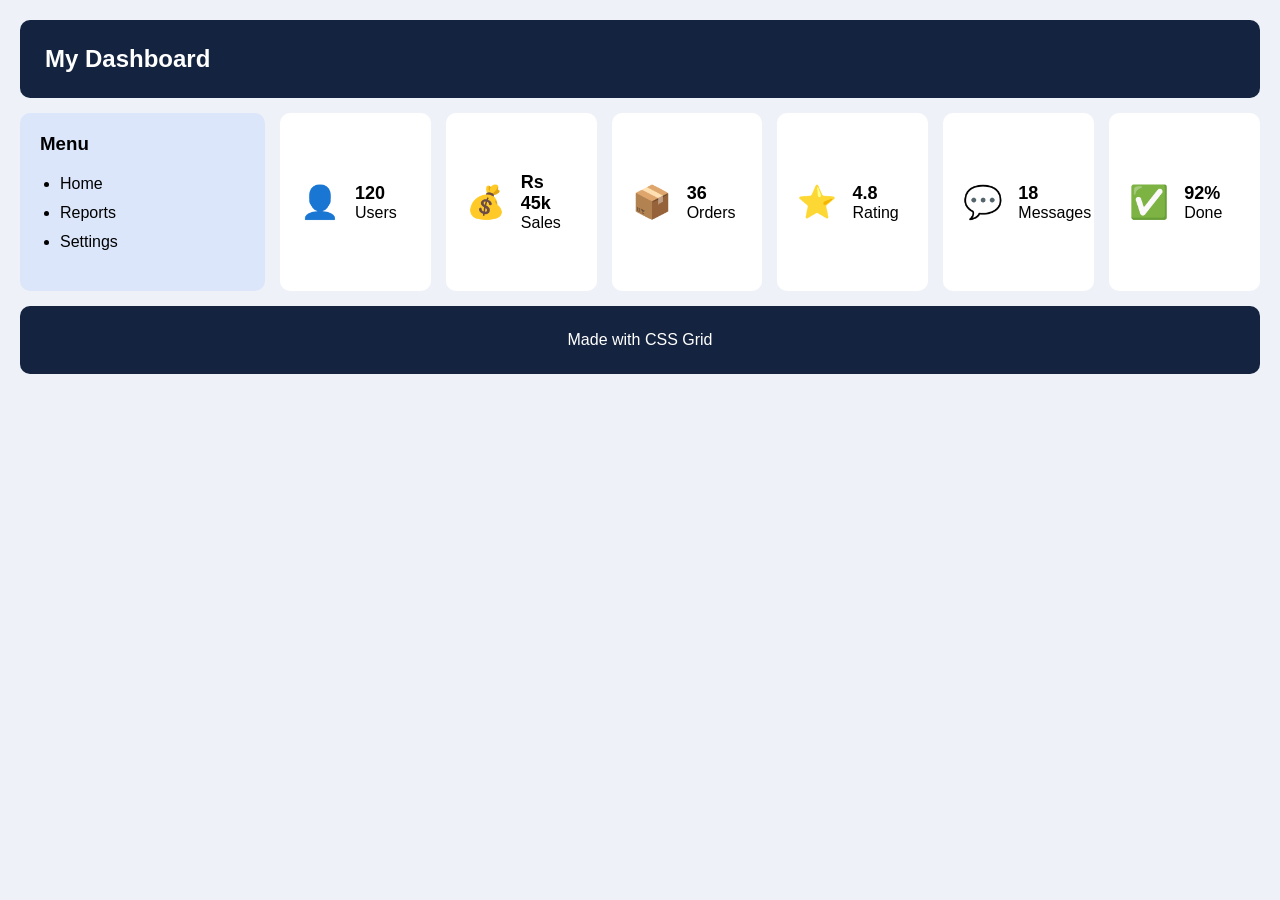
==== index.html @ 5d799a94 "week8" ====
<!DOCTYPE html>
<html lang="en">
<head>
    <meta charset="UTF-8">
    <meta name="viewport" content="width=device-width, initial-scale=1.0">
    <title>CSS Grid Dashboard </title>
    <link rel="stylesheet" href="style.css">
</head>
<body>

    

    <div class="dashboard">

        <header class="head">
            <h2>My Dashboard</h2>
        </header>

        <aside class="side">
            <h3>Menu</h3>
            <ul>
                <li>Home</li>
                <li>Reports</li>
                <li>Settings</li>
            </ul>
        </aside>

        
           <main class="main">

    <div class="box">
        <span class="icon">👤</span>
        <div>
            <h3>120</h3>
            <p>Users</p>
        </div>
    </div>

    <div class="box">
        <span class="icon">💰</span>
        <div>
            <h3>Rs 45k</h3>
            <p>Sales</p>
        </div>
    </div>

    <div class="box">
        <span class="icon">📦</span>
        <div>
            <h3>36</h3>
            <p>Orders</p>
        </div>
    </div>

    <div class="box">
        <span class="icon">⭐</span>
        <div>
            <h3>4.8</h3>
            <p>Rating</p>
        </div>
    </div>

    <div class="box">
        <span class="icon">💬</span>
        <div>
            <h3>18</h3>
            <p>Messages</p>
        </div>
    </div>

    <div class="box">
        <span class="icon">✅</span>
        <div>
            <h3>92%</h3>
            <p>Done</p>
        </div>
    </div>

</main>
        

        <footer class="foot">
            Made with CSS Grid
        </footer>

    </div>

</body>
</html>
---- style.css ----
* {
    margin: 0;
    padding: 0;
    box-sizing: border-box;
}

body {
    font-family: Arial, sans-serif;
    background: #eef2f8;
    padding: 20px;
}

.dashboard {
    display: grid;
    grid-template-columns: 1fr 4fr;
    grid-template-areas:
        "head head"
        "side main"
        "foot foot";
    gap: 15px;
}

.head {
    grid-area: head;
    background: #14233f;
    color: white;
    padding: 25px;
    border-radius: 10px;
}

.side {
    grid-area: side;
    background: #dce6fa;
    padding: 20px;
    border-radius: 10px;
}

.side ul {
    padding: 15px 20px;
    line-height: 1.8;
}

.main {
    grid-area: main;
    display: grid;
    grid-template-columns: repeat(auto-fit, minmax(150px, 1fr));
    gap: 15px;
}

.foot {
    grid-area: foot;
    background: #14233f;
    color: white;
    text-align: center;
    padding: 25px;
    border-radius: 10px;
}
.box {
    background: white;
    padding: 20px;
    border-radius: 10px;

    display: flex;
    align-items: center;
    gap: 15px;
}

.icon {
    font-size: 32px;
}

.box h3 {
    font-size: 18px;
}

.box p {
    font-size: 16px;
}
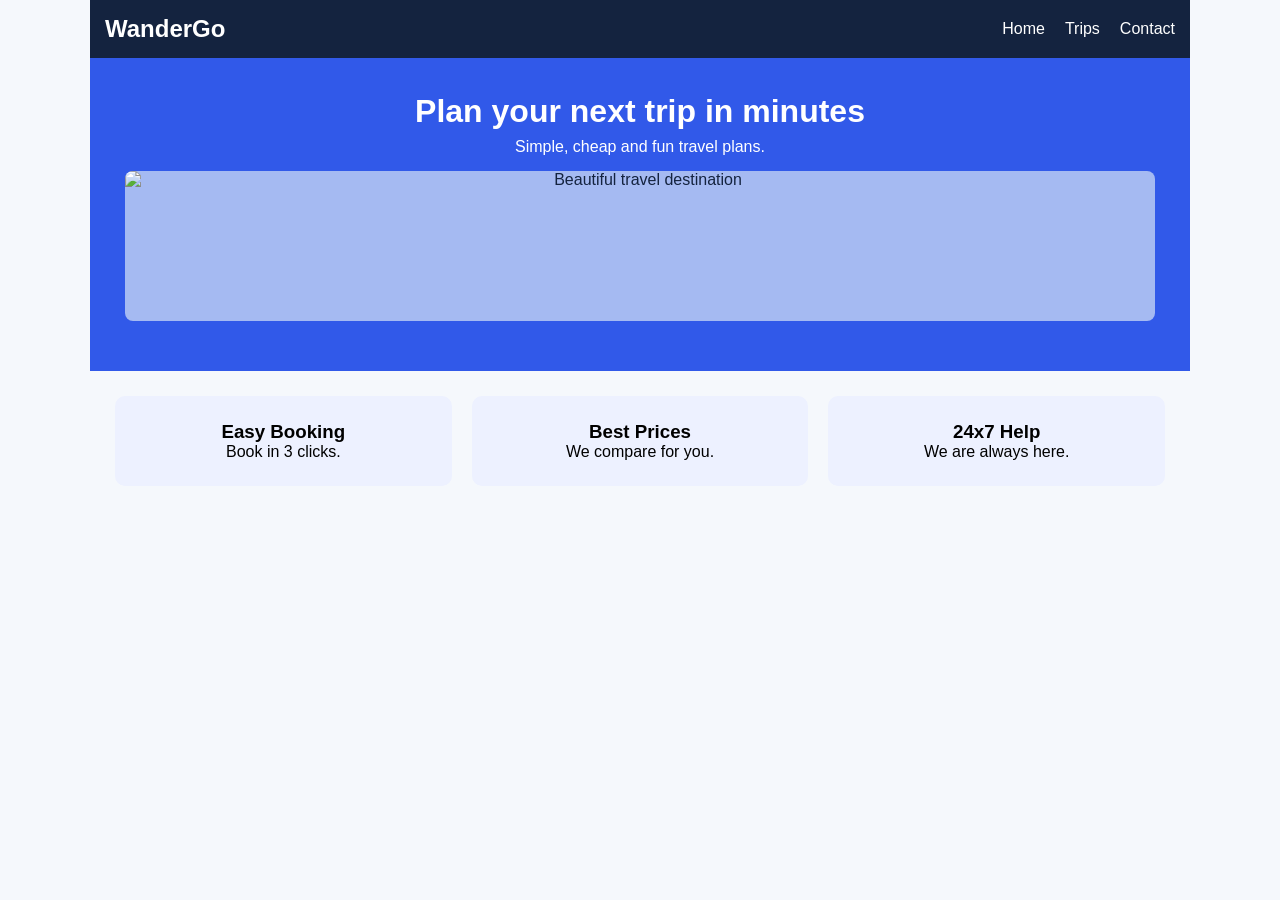
==== commit 0e7f3383: "week9" ====
--- a/index.html
+++ b/index.html
@@ -3,88 +3,46 @@
 <head>
     <meta charset="UTF-8">
     <meta name="viewport" content="width=device-width, initial-scale=1.0">
-    <title>CSS Grid Dashboard </title>
+    <title>WanderGo</title>
     <link rel="stylesheet" href="style.css">
 </head>
 <body>
 
-    
+   <nav class="navbar">
+    <h2>WanderGo</h2>
 
-    <div class="dashboard">
+    <div class="nav-links">
+        <a href="#">Home</a>
+        <a href="#">Trips</a>
+        <a href="#">Contact</a>
+    </div>
+</nav>
 
-        <header class="head">
-            <h2>My Dashboard</h2>
-        </header>
+<section class="hero">
+    <h1>Plan your next trip in minutes</h1>
+    <p>Simple, cheap and fun travel plans.</p>
 
-        <aside class="side">
-            <h3>Menu</h3>
-            <ul>
-                <li>Home</li>
-                <li>Reports</li>
-                <li>Settings</li>
-            </ul>
-        </aside>
+    <div class="hero-image">
+        <img src="img/hero.jpg" alt="Beautiful travel destination">
+    </div>
+</section>
 
-        
-           <main class="main">
-
-    <div class="box">
-        <span class="icon">👤</span>
-        <div>
-            <h3>120</h3>
-            <p>Users</p>
-        </div>
+<section class="features">
+    <div class="card">
+        <h3>Easy Booking</h3>
+        <p>Book in 3 clicks.</p>
     </div>
 
-    <div class="box">
-        <span class="icon">💰</span>
-        <div>
-            <h3>Rs 45k</h3>
-            <p>Sales</p>
-        </div>
+    <div class="card">
+        <h3>Best Prices</h3>
+        <p>We compare for you.</p>
     </div>
 
-    <div class="box">
-        <span class="icon">📦</span>
-        <div>
-            <h3>36</h3>
-            <p>Orders</p>
-        </div>
+    <div class="card">
+        <h3>24x7 Help</h3>
+        <p>We are always here.</p>
     </div>
-
-    <div class="box">
-        <span class="icon">⭐</span>
-        <div>
-            <h3>4.8</h3>
-            <p>Rating</p>
-        </div>
-    </div>
-
-    <div class="box">
-        <span class="icon">💬</span>
-        <div>
-            <h3>18</h3>
-            <p>Messages</p>
-        </div>
-    </div>
-
-    <div class="box">
-        <span class="icon">✅</span>
-        <div>
-            <h3>92%</h3>
-            <p>Done</p>
-        </div>
-    </div>
-
-</main>
-        
-
-        <footer class="foot">
-            Made with CSS Grid
-        </footer>
-
-    </div>
-
+</section>
 </body>
 </html>
 
--- a/style.css
+++ b/style.css
@@ -6,73 +6,168 @@
 
 body {
     font-family: Arial, sans-serif;
-    background: #eef2f8;
-    padding: 20px;
+    background: #f5f8fc;
 }
 
-.dashboard {
-    display: grid;
-    grid-template-columns: 1fr 4fr;
-    grid-template-areas:
-        "head head"
-        "side main"
-        "foot foot";
-    gap: 15px;
+/* Mobile first */
+
+.navbar {
+    background: #14233f;
+    color: white;
+    padding: 15px;
+    text-align: center;
 }
 
-.head {
-    grid-area: head;
-    background: #14233f;
+.nav-links {
+    display: flex;
+    justify-content: center;
+    gap: 15px;
+    margin-top: 8px;
+}
+
+.nav-links a {
     color: white;
+    text-decoration: none;
+}
+
+.hero {
+    background: #3159e9;
+    color: white;
+    text-align: center;
+    padding: 25px 10px;
+}
+
+.hero h1 {
+    font-size: 24px;
+}
+
+.hero p {
+    margin: 8px 0;
+}
+
+.hero-image {
+    background: #a5baf2;
+    color: #14233f;
+    height: 150px;
+    display: flex;
+    justify-content: center;
+    align-items: center;
+    border-radius: 8px;
+    margin: 15px 5px;
+}
+
+.features {
+    padding: 15px;
+}
+
+.card {
+    background: #edf1ff;
+    text-align: center;
+    padding: 18px;
+    margin-bottom: 12px;
+    border-radius: 8px;
+}
+
+/* Tablet - 768px */
+
+@media (min-width: 768px) {
+    .navbar {
+        display: flex;
+        justify-content: space-between;
+        align-items: center;
+    }
+
+    .nav-links {
+        margin-top: 0;
+    }
+
+    .hero-image {
+        width: 70%;
+        margin: 20px auto;
+    }
+
+    .features {
+        display: flex;
+        gap: 15px;
+    }
+
+    .card {
+        flex: 1;
+    }
+}
+
+/* Laptop - 1024px */
+
+@media (min-width: 1024px) {
+    body {
+        max-width: 1100px;
+        margin: auto;
+    }
+
+    .hero {
+        padding: 35px;
+    }
+
+    .hero h1 {
+        font-size: 32px;
+    }
+
+    .hero-image {
+        width: 55%;
+        height: 200px;
+    }
+
+    .features {
+        padding: 25px;
+    }
+}
+.hero-image {
+    width: 100%;
+    max-width: 100%;
+    height: 150px;
+    margin: 15px auto;
+    overflow: hidden;
+    border-radius: 8px;
+}
+
+.hero-image img {
+    width: 100%;
+    max-width: 100%;
+    height: 100%;
+    object-fit: cover;
+    display: block;
+}
+/* Navbar using Flexbox */
+.navbar {
+    display: flex;
+    justify-content: space-between;
+    align-items: center;
+}
+
+.nav-links {
+    display: flex;
+    gap: 20px;
+}
+
+/* Page sections using Grid */
+.features {
+    display: grid;
+    grid-template-columns: repeat(auto-fit, minmax(200px, 1fr));
+    gap: 20px;
+    padding: 25px;
+}
+
+.card {
+    background: #edf1ff;
     padding: 25px;
     border-radius: 10px;
 }
 
-.side {
-    grid-area: side;
-    background: #dce6fa;
-    padding: 20px;
-    border-radius: 10px;
+/* Responsive image */
+.hero-image img {
+    width: 100%;
+    max-width: 100%;
+    height: 100%;
+    object-fit: cover;
 }
 
-.side ul {
-    padding: 15px 20px;
-    line-height: 1.8;
-}
-
-.main {
-    grid-area: main;
-    display: grid;
-    grid-template-columns: repeat(auto-fit, minmax(150px, 1fr));
-    gap: 15px;
-}
-
-.foot {
-    grid-area: foot;
-    background: #14233f;
-    color: white;
-    text-align: center;
-    padding: 25px;
-    border-radius: 10px;
-}
-.box {
-    background: white;
-    padding: 20px;
-    border-radius: 10px;
-
-    display: flex;
-    align-items: center;
-    gap: 15px;
-}
-
-.icon {
-    font-size: 32px;
-}
-
-.box h3 {
-    font-size: 18px;
-}
-
-.box p {
-    font-size: 16px;
-}
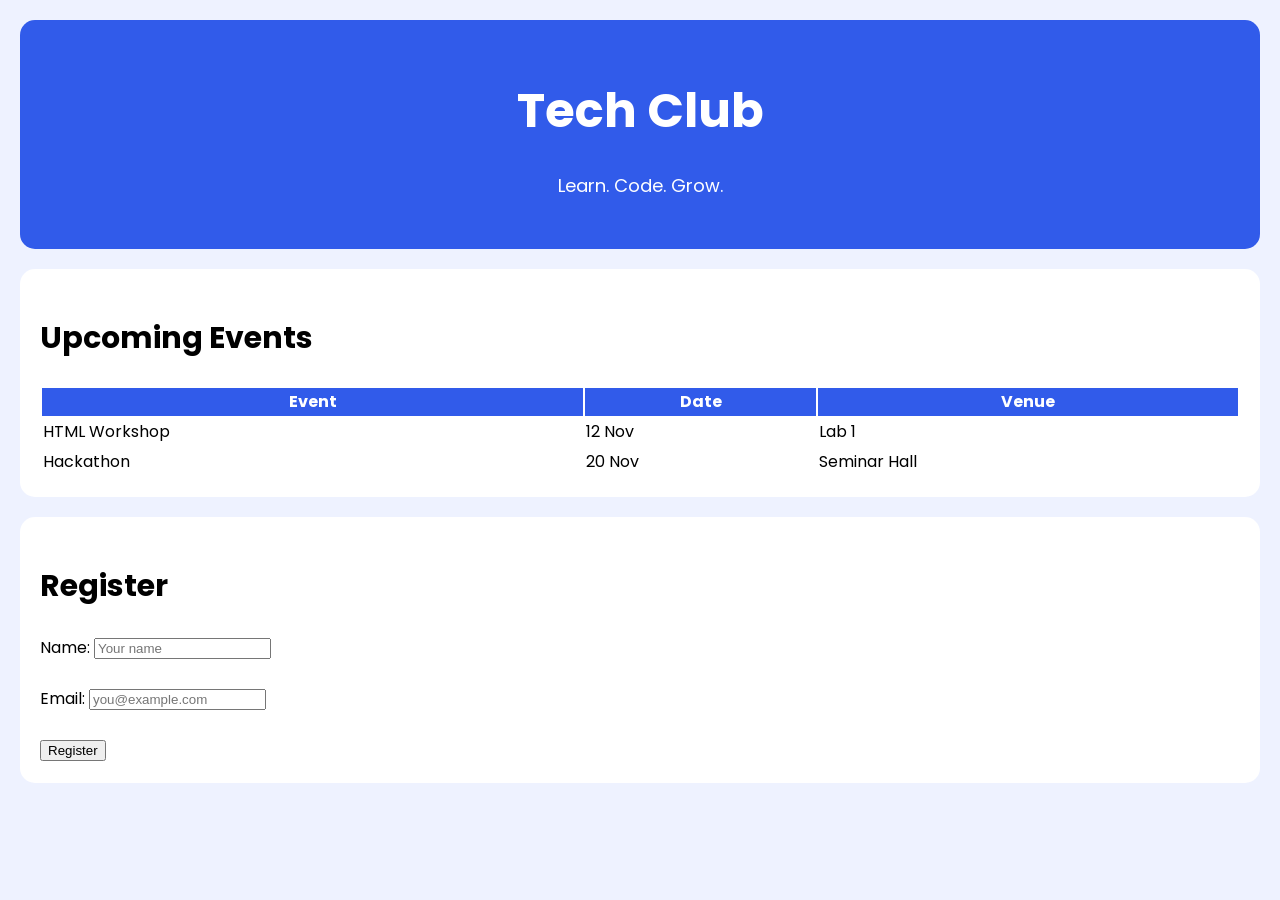
==== commit 24641016: "week5" ====
--- a/index.html
+++ b/index.html
@@ -1,48 +1,127 @@
+
 <!DOCTYPE html>
 <html lang="en">
 <head>
     <meta charset="UTF-8">
     <meta name="viewport" content="width=device-width, initial-scale=1.0">
-    <title>WanderGo</title>
-    <link rel="stylesheet" href="style.css">
+    <title>Tech Club</title>
+<link href="https://fonts.googleapis.com/css2?family=Poppins:wght@400;600;700&display=swap" rel="stylesheet">
+    <style>
+        * {
+    box-sizing: border-box;
+}
+
+h1 {
+    font-size: 48px;
+}
+
+.card {
+    background-color: white;
+    padding: 20px;
+    margin-top: 20px;
+    border-radius: 15px;
+}
+
+#hero {
+    background-color: #315bea;
+    color: white;
+    text-align: center;
+    padding: 30px;
+    border-radius: 15px;
+}
+        body {
+            background-color: #eef2ff;
+            font-family: Georgia, serif;
+            margin: 20px;
+        }
+
+        #hero {
+            background-color: #315bea;
+            color: white;
+            text-align: center;
+            padding: 30px;
+            border-radius: 15px;
+        }
+
+        .card {
+            background-color: white;
+            padding: 20px;
+            margin-top: 20px;
+            border-radius: 15px;
+        }
+        body {
+    font-family: 'Poppins', sans-serif;
+    background-color: #eef2ff;
+    margin: 20px;
+    line-height: 1.6;
+}
+
+h1 {
+    font-size: 48px;
+    line-height: 1.2;
+}
+
+h2 {
+    font-size: 30px;
+}
+
+p {
+    font-size: 18px;
+}
+
+#hero {
+    background-color: #315bea;
+    color: white;
+    text-align: center;
+    padding: 30px;
+    border-radius: 15px;
+}
+    </style>
 </head>
 <body>
 
-   <nav class="navbar">
-    <h2>WanderGo</h2>
+    <header id="hero">
+        <h1>Tech Club</h1>
+        <p>Learn. Code. Grow.</p>
+    </header>
 
-    <div class="nav-links">
-        <a href="#">Home</a>
-        <a href="#">Trips</a>
-        <a href="#">Contact</a>
-    </div>
-</nav>
+    <section class="card">
+        <h2>Upcoming Events</h2>
+        <table width="100%">
+            <tr style="background-color:#315bea; color:white;">
+                <th>Event</th>
+                <th>Date</th>
+                <th>Venue</th>
+            </tr>
+            <tr>
+                <td>HTML Workshop</td>
+                <td>12 Nov</td>
+                <td>Lab 1</td>
+            </tr>
+            <tr>
+                <td>Hackathon</td>
+                <td>20 Nov</td>
+                <td>Seminar Hall</td>
+            </tr>
+        </table>
+        
+    </section>
 
-<section class="hero">
-    <h1>Plan your next trip in minutes</h1>
-    <p>Simple, cheap and fun travel plans.</p>
+    <section class="card">
+        <h2>Register</h2>
+        <form>
+            <label for="name">Name:</label>
+            <input type="text" id="name" placeholder="Your name">
+            <br><br>
 
-    <div class="hero-image">
-        <img src="img/hero.jpg" alt="Beautiful travel destination">
-    </div>
-</section>
+            <label for="email">Email:</label>
+            <input type="email" id="email" placeholder="you@example.com">
+            <br><br>
 
-<section class="features">
-    <div class="card">
-        <h3>Easy Booking</h3>
-        <p>Book in 3 clicks.</p>
-    </div>
+            <button type="submit">Register</button>
+        </form>
+    </section>
 
-    <div class="card">
-        <h3>Best Prices</h3>
-        <p>We compare for you.</p>
-    </div>
 
-    <div class="card">
-        <h3>24x7 Help</h3>
-        <p>We are always here.</p>
-    </div>
-</section>
 </body>
 </html>
-
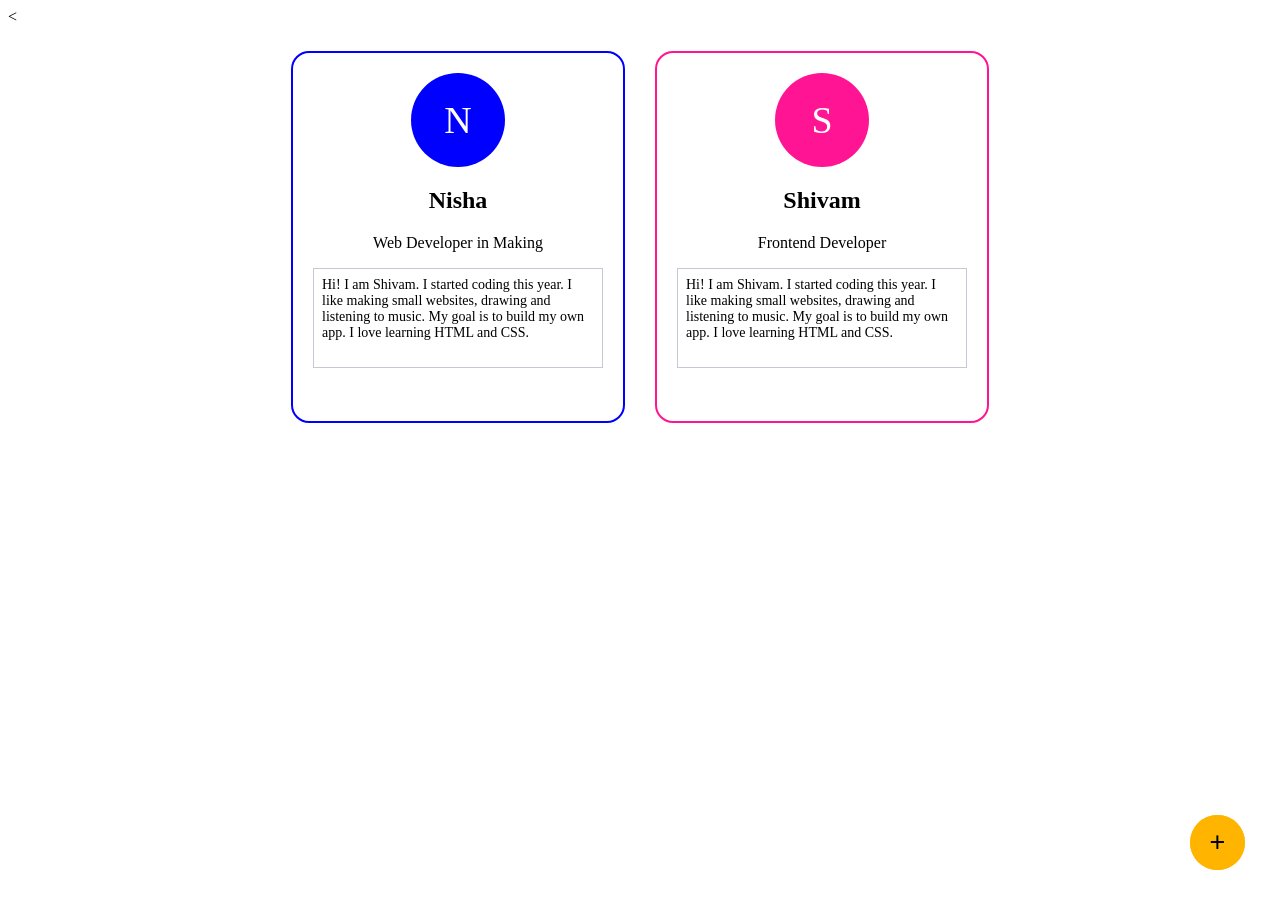
==== commit b5c2d44a: "week7" ====
--- a/index.html
+++ b/index.html
@@ -1,127 +1,50 @@
-
-<!DOCTYPE html>
-<html lang="en">
+<<!DOCTYPE html>
+<html>
 <head>
-    <meta charset="UTF-8">
-    <meta name="viewport" content="width=device-width, initial-scale=1.0">
-    <title>Tech Club</title>
-<link href="https://fonts.googleapis.com/css2?family=Poppins:wght@400;600;700&display=swap" rel="stylesheet">
-    <style>
-        * {
-    box-sizing: border-box;
-}
-
-h1 {
-    font-size: 48px;
-}
-
-.card {
-    background-color: white;
-    padding: 20px;
-    margin-top: 20px;
-    border-radius: 15px;
-}
-
-#hero {
-    background-color: #315bea;
-    color: white;
-    text-align: center;
-    padding: 30px;
-    border-radius: 15px;
-}
-        body {
-            background-color: #eef2ff;
-            font-family: Georgia, serif;
-            margin: 20px;
-        }
-
-        #hero {
-            background-color: #315bea;
-            color: white;
-            text-align: center;
-            padding: 30px;
-            border-radius: 15px;
-        }
-
-        .card {
-            background-color: white;
-            padding: 20px;
-            margin-top: 20px;
-            border-radius: 15px;
-        }
-        body {
-    font-family: 'Poppins', sans-serif;
-    background-color: #eef2ff;
-    margin: 20px;
-    line-height: 1.6;
-}
-
-h1 {
-    font-size: 48px;
-    line-height: 1.2;
-}
-
-h2 {
-    font-size: 30px;
-}
-
-p {
-    font-size: 18px;
-}
-
-#hero {
-    background-color: #315bea;
-    color: white;
-    text-align: center;
-    padding: 30px;
-    border-radius: 15px;
-}
-    </style>
+    <title>My Profile Page</title>
+    <link rel="stylesheet" href="style.css">
+    <link rel="stylesheet" href="style.css">
 </head>
 <body>
 
-    <header id="hero">
-        <h1>Tech Club</h1>
-        <p>Learn. Code. Grow.</p>
-    </header>
+<main class="profile-container">
 
-    <section class="card">
-        <h2>Upcoming Events</h2>
-        <table width="100%">
-            <tr style="background-color:#315bea; color:white;">
-                <th>Event</th>
-                <th>Date</th>
-                <th>Venue</th>
-            </tr>
-            <tr>
-                <td>HTML Workshop</td>
-                <td>12 Nov</td>
-                <td>Lab 1</td>
-            </tr>
-            <tr>
-                <td>Hackathon</td>
-                <td>20 Nov</td>
-                <td>Seminar Hall</td>
-            </tr>
-        </table>
-        
-    </section>
+    <!-- Blue Card -->
+    <div class="profile-card blue-card">
 
-    <section class="card">
-        <h2>Register</h2>
-        <form>
-            <label for="name">Name:</label>
-            <input type="text" id="name" placeholder="Your name">
-            <br><br>
+        <div class="avatar blue-avatar">N</div>
 
-            <label for="email">Email:</label>
-            <input type="email" id="email" placeholder="you@example.com">
-            <br><br>
+        <h2>Nisha</h2>
 
-            <button type="submit">Register</button>
-        </form>
-    </section>
+        <p>Web Developer in Making</p>
+<div class="bio">
+    Hi! I am Shivam. I started coding this year.
+    I like making small websites, drawing and
+    listening to music. My goal is to build my
+    own app. I love learning HTML and CSS.
+</div>
+<button class="add-btn">+</button>
+    </div>
+
+    <!-- Pink Card -->
+    <div class="profile-card pink-card">
+
+        <div class="avatar pink-avatar">S</div>
+
+        <h2>Shivam</h2>
+
+        <p>Frontend Developer</p>
+        <div class="bio">
+    Hi! I am Shivam. I started coding this year.
+    I like making small websites, drawing and
+    listening to music. My goal is to build my
+    own app. I love learning HTML and CSS.
+</div>
+<button class="add-btn">+</button>
+    </div>
 
 
+</main>
+
 </body>
-</html>
+</html>
--- a/style.css
+++ b/style.css
@@ -0,0 +1,91 @@
+/* Profile Container */
+
+.profile-container {
+    display: flex;
+    justify-content: center;
+    gap: 30px;
+    padding: 25px;
+}
+
+/* Profile Card */
+
+.profile-card {
+    width: 290px;
+    height: 328px;
+    background: white;
+    border: 2px solid;
+    border-radius: 18px;
+    padding: 20px;
+    text-align: center;
+}
+
+/* Avatar */
+
+.avatar {
+    width: 94px;
+    height: 94px;
+    border-radius: 50%;
+    color: white;
+    font-size: 38px;
+
+    display: flex;
+    justify-content: center;
+    align-items: center;
+
+    margin: 0 auto 20px;
+}
+
+/* Blue Version */
+
+.blue-card {
+    border-color: blue;
+}
+
+.blue-avatar {
+    background: blue;
+}
+
+/* Pink Version */
+
+.pink-card {
+    border-color: deeppink;
+}
+
+.pink-avatar {
+    background: deeppink;
+}
+.bio {
+    height: 82px;
+    border: 1px solid #c8c8d5;
+    padding: 8px;
+    text-align: left;
+    font-size: 14px;
+    overflow: auto;
+}
+header {
+    position: sticky;
+    top: 0;
+    z-index: 5;
+
+    background: #11213d;
+    color: white;
+    text-align: center;
+    padding: 15px;
+}
+.add-btn {
+    position: fixed;
+    right: 35px;
+    bottom: 30px;
+
+    width: 55px;
+    height: 55px;
+
+    border: none;
+    border-radius: 50%;
+
+    background: #ffb400;
+    font-size: 27px;
+
+    cursor: pointer;
+    z-index: 10;
+}
--- a/style.css
+++ b/style.css
@@ -0,0 +1,91 @@
+/* Profile Container */
+
+.profile-container {
+    display: flex;
+    justify-content: center;
+    gap: 30px;
+    padding: 25px;
+}
+
+/* Profile Card */
+
+.profile-card {
+    width: 290px;
+    height: 328px;
+    background: white;
+    border: 2px solid;
+    border-radius: 18px;
+    padding: 20px;
+    text-align: center;
+}
+
+/* Avatar */
+
+.avatar {
+    width: 94px;
+    height: 94px;
+    border-radius: 50%;
+    color: white;
+    font-size: 38px;
+
+    display: flex;
+    justify-content: center;
+    align-items: center;
+
+    margin: 0 auto 20px;
+}
+
+/* Blue Version */
+
+.blue-card {
+    border-color: blue;
+}
+
+.blue-avatar {
+    background: blue;
+}
+
+/* Pink Version */
+
+.pink-card {
+    border-color: deeppink;
+}
+
+.pink-avatar {
+    background: deeppink;
+}
+.bio {
+    height: 82px;
+    border: 1px solid #c8c8d5;
+    padding: 8px;
+    text-align: left;
+    font-size: 14px;
+    overflow: auto;
+}
+header {
+    position: sticky;
+    top: 0;
+    z-index: 5;
+
+    background: #11213d;
+    color: white;
+    text-align: center;
+    padding: 15px;
+}
+.add-btn {
+    position: fixed;
+    right: 35px;
+    bottom: 30px;
+
+    width: 55px;
+    height: 55px;
+
+    border: none;
+    border-radius: 50%;
+
+    background: #ffb400;
+    font-size: 27px;
+
+    cursor: pointer;
+    z-index: 10;
+}
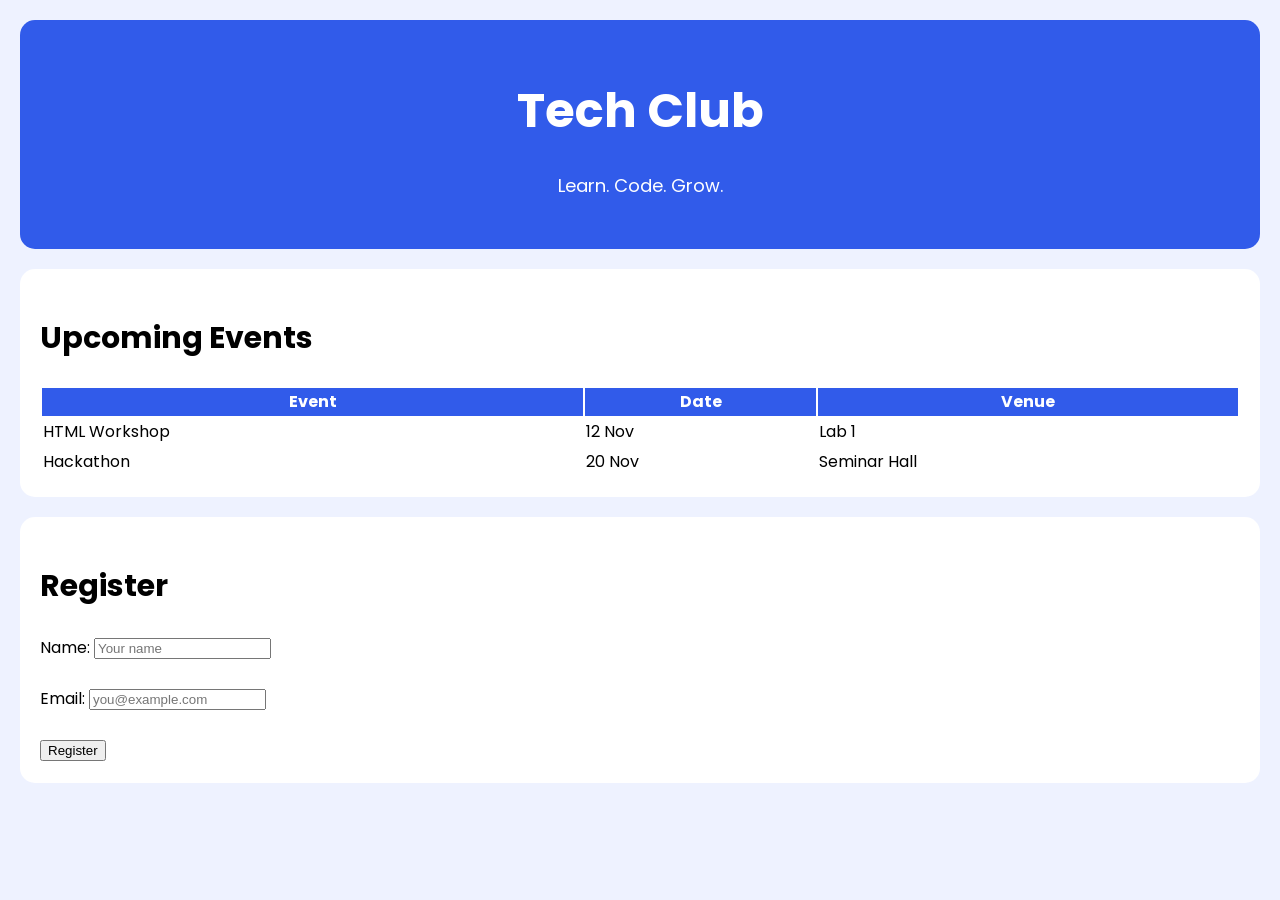
==== commit 51e77821: "week5" ====
--- a/index.html
+++ b/index.html
@@ -1,50 +1,127 @@
-<<!DOCTYPE html>
-<html>
+
+<!DOCTYPE html>
+<html lang="en">
 <head>
-    <title>My Profile Page</title>
-    <link rel="stylesheet" href="style.css">
-    <link rel="stylesheet" href="style.css">
+    <meta charset="UTF-8">
+    <meta name="viewport" content="width=device-width, initial-scale=1.0">
+    <title>Tech Club</title>
+<link href="https://fonts.googleapis.com/css2?family=Poppins:wght@400;600;700&display=swap" rel="stylesheet">
+    <style>
+        * {
+    box-sizing: border-box;
+}
+
+h1 {
+    font-size: 48px;
+}
+
+.card {
+    background-color: white;
+    padding: 20px;
+    margin-top: 20px;
+    border-radius: 15px;
+}
+
+#hero {
+    background-color: #315bea;
+    color: white;
+    text-align: center;
+    padding: 30px;
+    border-radius: 15px;
+}
+        body {
+            background-color: #eef2ff;
+            font-family: Georgia, serif;
+            margin: 20px;
+        }
+
+        #hero {
+            background-color: #315bea;
+            color: white;
+            text-align: center;
+            padding: 30px;
+            border-radius: 15px;
+        }
+
+        .card {
+            background-color: white;
+            padding: 20px;
+            margin-top: 20px;
+            border-radius: 15px;
+        }
+        body {
+    font-family: 'Poppins', sans-serif;
+    background-color: #eef2ff;
+    margin: 20px;
+    line-height: 1.6;
+}
+
+h1 {
+    font-size: 48px;
+    line-height: 1.2;
+}
+
+h2 {
+    font-size: 30px;
+}
+
+p {
+    font-size: 18px;
+}
+
+#hero {
+    background-color: #315bea;
+    color: white;
+    text-align: center;
+    padding: 30px;
+    border-radius: 15px;
+}
+    </style>
 </head>
 <body>
 
-<main class="profile-container">
+    <header id="hero">
+        <h1>Tech Club</h1>
+        <p>Learn. Code. Grow.</p>
+    </header>
 
-    <!-- Blue Card -->
-    <div class="profile-card blue-card">
+    <section class="card">
+        <h2>Upcoming Events</h2>
+        <table width="100%">
+            <tr style="background-color:#315bea; color:white;">
+                <th>Event</th>
+                <th>Date</th>
+                <th>Venue</th>
+            </tr>
+            <tr>
+                <td>HTML Workshop</td>
+                <td>12 Nov</td>
+                <td>Lab 1</td>
+            </tr>
+            <tr>
+                <td>Hackathon</td>
+                <td>20 Nov</td>
+                <td>Seminar Hall</td>
+            </tr>
+        </table>
+        
+    </section>
 
-        <div class="avatar blue-avatar">N</div>
+    <section class="card">
+        <h2>Register</h2>
+        <form>
+            <label for="name">Name:</label>
+            <input type="text" id="name" placeholder="Your name">
+            <br><br>
 
-        <h2>Nisha</h2>
+            <label for="email">Email:</label>
+            <input type="email" id="email" placeholder="you@example.com">
+            <br><br>
 
-        <p>Web Developer in Making</p>
-<div class="bio">
-    Hi! I am Shivam. I started coding this year.
-    I like making small websites, drawing and
-    listening to music. My goal is to build my
-    own app. I love learning HTML and CSS.
-</div>
-<button class="add-btn">+</button>
-    </div>
-
-    <!-- Pink Card -->
-    <div class="profile-card pink-card">
-
-        <div class="avatar pink-avatar">S</div>
-
-        <h2>Shivam</h2>
-
-        <p>Frontend Developer</p>
-        <div class="bio">
-    Hi! I am Shivam. I started coding this year.
-    I like making small websites, drawing and
-    listening to music. My goal is to build my
-    own app. I love learning HTML and CSS.
-</div>
-<button class="add-btn">+</button>
-    </div>
+            <button type="submit">Register</button>
+        </form>
+    </section>
 
 
-</main>
-
 </body>
-</html>+</html>
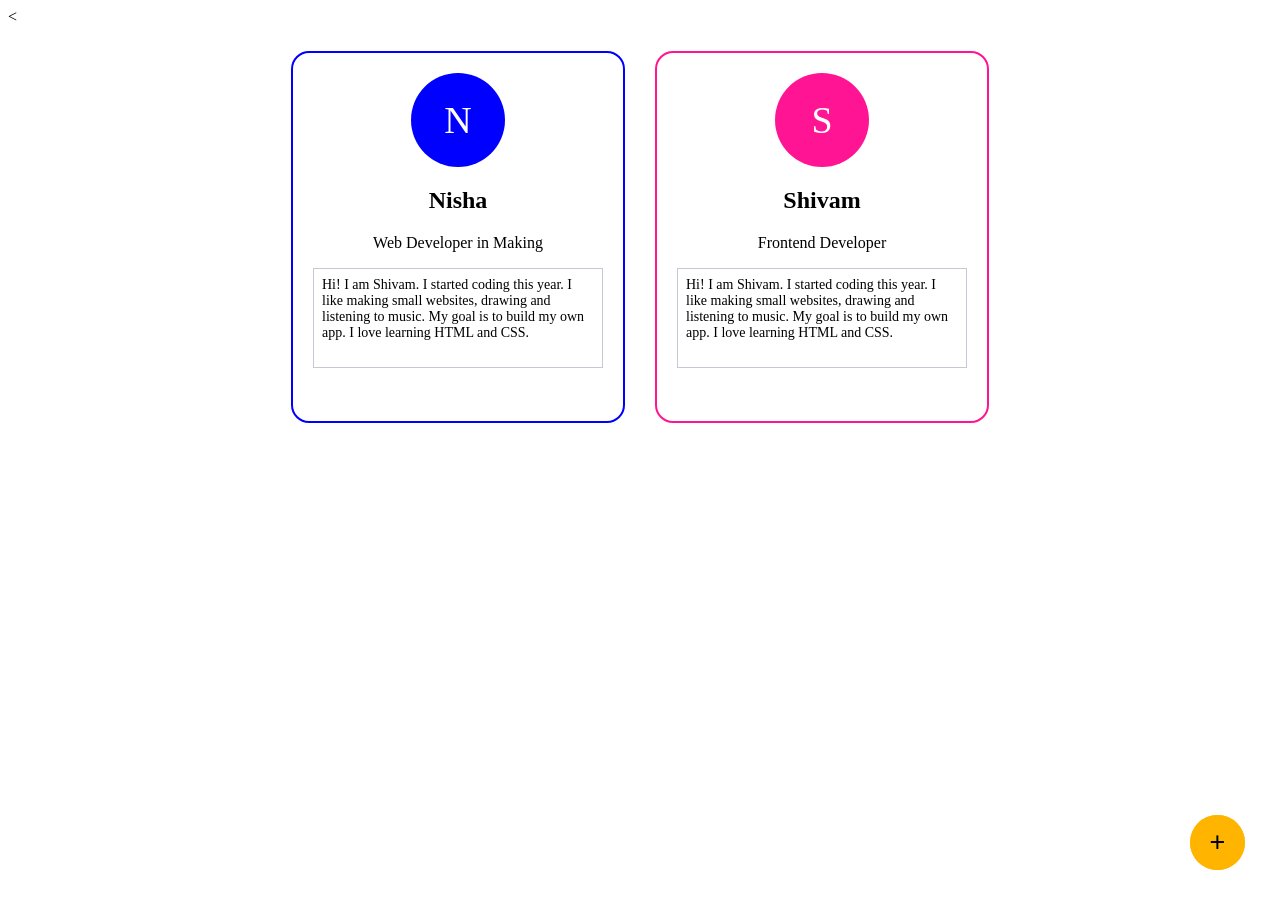
==== commit f670c33c: "week6" ====
--- a/index.html
+++ b/index.html
@@ -1,127 +1,50 @@
-
-<!DOCTYPE html>
-<html lang="en">
+<<!DOCTYPE html>
+<html>
 <head>
-    <meta charset="UTF-8">
-    <meta name="viewport" content="width=device-width, initial-scale=1.0">
-    <title>Tech Club</title>
-<link href="https://fonts.googleapis.com/css2?family=Poppins:wght@400;600;700&display=swap" rel="stylesheet">
-    <style>
-        * {
-    box-sizing: border-box;
-}
-
-h1 {
-    font-size: 48px;
-}
-
-.card {
-    background-color: white;
-    padding: 20px;
-    margin-top: 20px;
-    border-radius: 15px;
-}
-
-#hero {
-    background-color: #315bea;
-    color: white;
-    text-align: center;
-    padding: 30px;
-    border-radius: 15px;
-}
-        body {
-            background-color: #eef2ff;
-            font-family: Georgia, serif;
-            margin: 20px;
-        }
-
-        #hero {
-            background-color: #315bea;
-            color: white;
-            text-align: center;
-            padding: 30px;
-            border-radius: 15px;
-        }
-
-        .card {
-            background-color: white;
-            padding: 20px;
-            margin-top: 20px;
-            border-radius: 15px;
-        }
-        body {
-    font-family: 'Poppins', sans-serif;
-    background-color: #eef2ff;
-    margin: 20px;
-    line-height: 1.6;
-}
-
-h1 {
-    font-size: 48px;
-    line-height: 1.2;
-}
-
-h2 {
-    font-size: 30px;
-}
-
-p {
-    font-size: 18px;
-}
-
-#hero {
-    background-color: #315bea;
-    color: white;
-    text-align: center;
-    padding: 30px;
-    border-radius: 15px;
-}
-    </style>
+    <title>My Profile Page</title>
+    <link rel="stylesheet" href="style.css">
+    <link rel="stylesheet" href="style.css">
 </head>
 <body>
 
-    <header id="hero">
-        <h1>Tech Club</h1>
-        <p>Learn. Code. Grow.</p>
-    </header>
+<main class="profile-container">
 
-    <section class="card">
-        <h2>Upcoming Events</h2>
-        <table width="100%">
-            <tr style="background-color:#315bea; color:white;">
-                <th>Event</th>
-                <th>Date</th>
-                <th>Venue</th>
-            </tr>
-            <tr>
-                <td>HTML Workshop</td>
-                <td>12 Nov</td>
-                <td>Lab 1</td>
-            </tr>
-            <tr>
-                <td>Hackathon</td>
-                <td>20 Nov</td>
-                <td>Seminar Hall</td>
-            </tr>
-        </table>
-        
-    </section>
+    <!-- Blue Card -->
+    <div class="profile-card blue-card">
 
-    <section class="card">
-        <h2>Register</h2>
-        <form>
-            <label for="name">Name:</label>
-            <input type="text" id="name" placeholder="Your name">
-            <br><br>
+        <div class="avatar blue-avatar">N</div>
 
-            <label for="email">Email:</label>
-            <input type="email" id="email" placeholder="you@example.com">
-            <br><br>
+        <h2>Nisha</h2>
 
-            <button type="submit">Register</button>
-        </form>
-    </section>
+        <p>Web Developer in Making</p>
+<div class="bio">
+    Hi! I am Shivam. I started coding this year.
+    I like making small websites, drawing and
+    listening to music. My goal is to build my
+    own app. I love learning HTML and CSS.
+</div>
+<button class="add-btn">+</button>
+    </div>
+
+    <!-- Pink Card -->
+    <div class="profile-card pink-card">
+
+        <div class="avatar pink-avatar">S</div>
+
+        <h2>Shivam</h2>
+
+        <p>Frontend Developer</p>
+        <div class="bio">
+    Hi! I am Shivam. I started coding this year.
+    I like making small websites, drawing and
+    listening to music. My goal is to build my
+    own app. I love learning HTML and CSS.
+</div>
+<button class="add-btn">+</button>
+    </div>
 
 
+</main>
+
 </body>
-</html>
+</html>
--- a/style.css
+++ b/style.css
@@ -0,0 +1,91 @@
+/* Profile Container */
+
+.profile-container {
+    display: flex;
+    justify-content: center;
+    gap: 30px;
+    padding: 25px;
+}
+
+/* Profile Card */
+
+.profile-card {
+    width: 290px;
+    height: 328px;
+    background: white;
+    border: 2px solid;
+    border-radius: 18px;
+    padding: 20px;
+    text-align: center;
+}
+
+/* Avatar */
+
+.avatar {
+    width: 94px;
+    height: 94px;
+    border-radius: 50%;
+    color: white;
+    font-size: 38px;
+
+    display: flex;
+    justify-content: center;
+    align-items: center;
+
+    margin: 0 auto 20px;
+}
+
+/* Blue Version */
+
+.blue-card {
+    border-color: blue;
+}
+
+.blue-avatar {
+    background: blue;
+}
+
+/* Pink Version */
+
+.pink-card {
+    border-color: deeppink;
+}
+
+.pink-avatar {
+    background: deeppink;
+}
+.bio {
+    height: 82px;
+    border: 1px solid #c8c8d5;
+    padding: 8px;
+    text-align: left;
+    font-size: 14px;
+    overflow: auto;
+}
+header {
+    position: sticky;
+    top: 0;
+    z-index: 5;
+
+    background: #11213d;
+    color: white;
+    text-align: center;
+    padding: 15px;
+}
+.add-btn {
+    position: fixed;
+    right: 35px;
+    bottom: 30px;
+
+    width: 55px;
+    height: 55px;
+
+    border: none;
+    border-radius: 50%;
+
+    background: #ffb400;
+    font-size: 27px;
+
+    cursor: pointer;
+    z-index: 10;
+}
--- a/style.css
+++ b/style.css
@@ -0,0 +1,91 @@
+/* Profile Container */
+
+.profile-container {
+    display: flex;
+    justify-content: center;
+    gap: 30px;
+    padding: 25px;
+}
+
+/* Profile Card */
+
+.profile-card {
+    width: 290px;
+    height: 328px;
+    background: white;
+    border: 2px solid;
+    border-radius: 18px;
+    padding: 20px;
+    text-align: center;
+}
+
+/* Avatar */
+
+.avatar {
+    width: 94px;
+    height: 94px;
+    border-radius: 50%;
+    color: white;
+    font-size: 38px;
+
+    display: flex;
+    justify-content: center;
+    align-items: center;
+
+    margin: 0 auto 20px;
+}
+
+/* Blue Version */
+
+.blue-card {
+    border-color: blue;
+}
+
+.blue-avatar {
+    background: blue;
+}
+
+/* Pink Version */
+
+.pink-card {
+    border-color: deeppink;
+}
+
+.pink-avatar {
+    background: deeppink;
+}
+.bio {
+    height: 82px;
+    border: 1px solid #c8c8d5;
+    padding: 8px;
+    text-align: left;
+    font-size: 14px;
+    overflow: auto;
+}
+header {
+    position: sticky;
+    top: 0;
+    z-index: 5;
+
+    background: #11213d;
+    color: white;
+    text-align: center;
+    padding: 15px;
+}
+.add-btn {
+    position: fixed;
+    right: 35px;
+    bottom: 30px;
+
+    width: 55px;
+    height: 55px;
+
+    border: none;
+    border-radius: 50%;
+
+    background: #ffb400;
+    font-size: 27px;
+
+    cursor: pointer;
+    z-index: 10;
+}
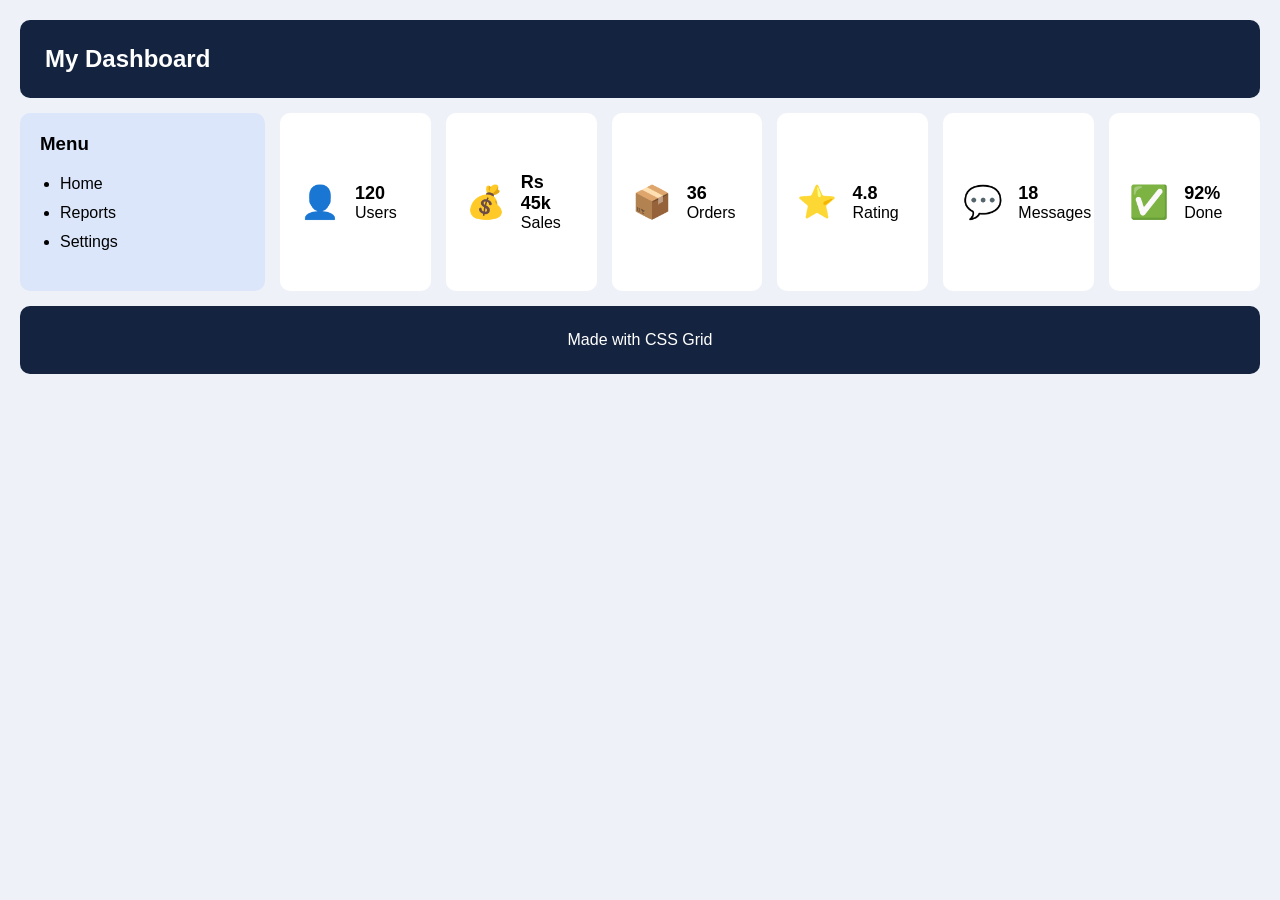
==== commit 9179d390: "week8" ====
--- a/index.html
+++ b/index.html
@@ -1,50 +1,90 @@
-<<!DOCTYPE html>
-<html>
+<!DOCTYPE html>
+<html lang="en">
 <head>
-    <title>My Profile Page</title>
-    <link rel="stylesheet" href="style.css">
+    <meta charset="UTF-8">
+    <meta name="viewport" content="width=device-width, initial-scale=1.0">
+    <title>CSS Grid Dashboard </title>
     <link rel="stylesheet" href="style.css">
 </head>
 <body>
 
-<main class="profile-container">
+    
 
-    <!-- Blue Card -->
-    <div class="profile-card blue-card">
+    <div class="dashboard">
 
-        <div class="avatar blue-avatar">N</div>
+        <header class="head">
+            <h2>My Dashboard</h2>
+        </header>
 
-        <h2>Nisha</h2>
+        <aside class="side">
+            <h3>Menu</h3>
+            <ul>
+                <li>Home</li>
+                <li>Reports</li>
+                <li>Settings</li>
+            </ul>
+        </aside>
 
-        <p>Web Developer in Making</p>
-<div class="bio">
-    Hi! I am Shivam. I started coding this year.
-    I like making small websites, drawing and
-    listening to music. My goal is to build my
-    own app. I love learning HTML and CSS.
-</div>
-<button class="add-btn">+</button>
+        
+           <main class="main">
+
+    <div class="box">
+        <span class="icon">👤</span>
+        <div>
+            <h3>120</h3>
+            <p>Users</p>
+        </div>
     </div>
 
-    <!-- Pink Card -->
-    <div class="profile-card pink-card">
-
-        <div class="avatar pink-avatar">S</div>
-
-        <h2>Shivam</h2>
-
-        <p>Frontend Developer</p>
-        <div class="bio">
-    Hi! I am Shivam. I started coding this year.
-    I like making small websites, drawing and
-    listening to music. My goal is to build my
-    own app. I love learning HTML and CSS.
-</div>
-<button class="add-btn">+</button>
+    <div class="box">
+        <span class="icon">💰</span>
+        <div>
+            <h3>Rs 45k</h3>
+            <p>Sales</p>
+        </div>
     </div>
 
+    <div class="box">
+        <span class="icon">📦</span>
+        <div>
+            <h3>36</h3>
+            <p>Orders</p>
+        </div>
+    </div>
+
+    <div class="box">
+        <span class="icon">⭐</span>
+        <div>
+            <h3>4.8</h3>
+            <p>Rating</p>
+        </div>
+    </div>
+
+    <div class="box">
+        <span class="icon">💬</span>
+        <div>
+            <h3>18</h3>
+            <p>Messages</p>
+        </div>
+    </div>
+
+    <div class="box">
+        <span class="icon">✅</span>
+        <div>
+            <h3>92%</h3>
+            <p>Done</p>
+        </div>
+    </div>
 
 </main>
+        
+
+        <footer class="foot">
+            Made with CSS Grid
+        </footer>
+
+    </div>
 
 </body>
-</html>+</html>
+
--- a/style.css
+++ b/style.css
@@ -1,91 +1,78 @@
-/* Profile Container */
-
-.profile-container {
-    display: flex;
-    justify-content: center;
-    gap: 30px;
-    padding: 25px;
+* {
+    margin: 0;
+    padding: 0;
+    box-sizing: border-box;
 }
 
-/* Profile Card */
-
-.profile-card {
-    width: 290px;
-    height: 328px;
-    background: white;
-    border: 2px solid;
-    border-radius: 18px;
+body {
+    font-family: Arial, sans-serif;
+    background: #eef2f8;
     padding: 20px;
-    text-align: center;
 }
 
-/* Avatar */
+.dashboard {
+    display: grid;
+    grid-template-columns: 1fr 4fr;
+    grid-template-areas:
+        "head head"
+        "side main"
+        "foot foot";
+    gap: 15px;
+}
 
-.avatar {
-    width: 94px;
-    height: 94px;
-    border-radius: 50%;
+.head {
+    grid-area: head;
+    background: #14233f;
     color: white;
-    font-size: 38px;
+    padding: 25px;
+    border-radius: 10px;
+}
+
+.side {
+    grid-area: side;
+    background: #dce6fa;
+    padding: 20px;
+    border-radius: 10px;
+}
+
+.side ul {
+    padding: 15px 20px;
+    line-height: 1.8;
+}
+
+.main {
+    grid-area: main;
+    display: grid;
+    grid-template-columns: repeat(auto-fit, minmax(150px, 1fr));
+    gap: 15px;
+}
+
+.foot {
+    grid-area: foot;
+    background: #14233f;
+    color: white;
+    text-align: center;
+    padding: 25px;
+    border-radius: 10px;
+}
+.box {
+    background: white;
+    padding: 20px;
+    border-radius: 10px;
 
     display: flex;
-    justify-content: center;
     align-items: center;
-
-    margin: 0 auto 20px;
+    gap: 15px;
 }
 
-/* Blue Version */
-
-.blue-card {
-    border-color: blue;
+.icon {
+    font-size: 32px;
 }
 
-.blue-avatar {
-    background: blue;
+.box h3 {
+    font-size: 18px;
 }
 
-/* Pink Version */
-
-.pink-card {
-    border-color: deeppink;
+.box p {
+    font-size: 16px;
 }
-
-.pink-avatar {
-    background: deeppink;
-}
-.bio {
-    height: 82px;
-    border: 1px solid #c8c8d5;
-    padding: 8px;
-    text-align: left;
-    font-size: 14px;
-    overflow: auto;
-}
-header {
-    position: sticky;
-    top: 0;
-    z-index: 5;
-
-    background: #11213d;
-    color: white;
-    text-align: center;
-    padding: 15px;
-}
-.add-btn {
-    position: fixed;
-    right: 35px;
-    bottom: 30px;
-
-    width: 55px;
-    height: 55px;
-
-    border: none;
-    border-radius: 50%;
-
-    background: #ffb400;
-    font-size: 27px;
-
-    cursor: pointer;
-    z-index: 10;
-}
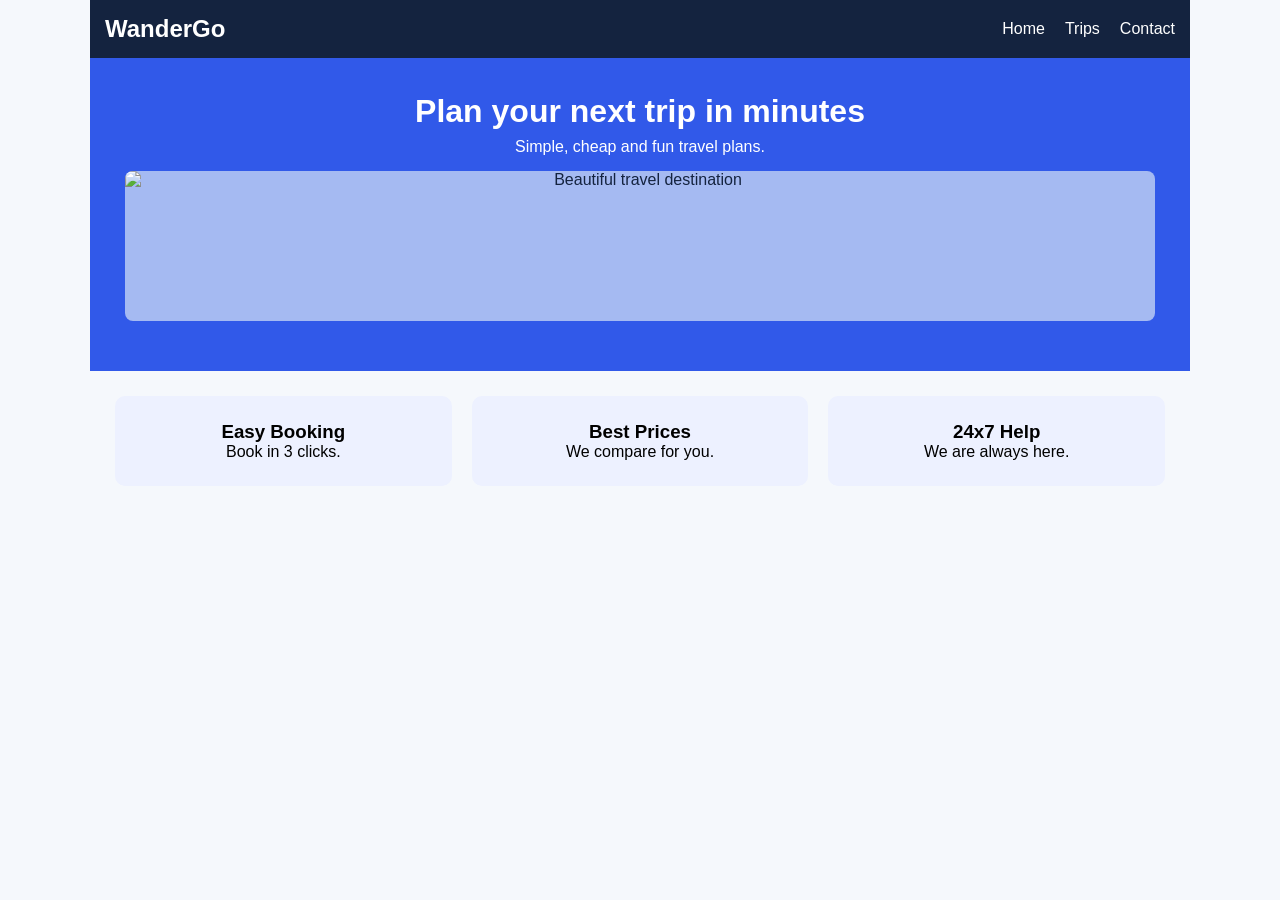
==== commit 2ca82768: "week9" ====
--- a/index.html
+++ b/index.html
@@ -3,88 +3,46 @@
 <head>
     <meta charset="UTF-8">
     <meta name="viewport" content="width=device-width, initial-scale=1.0">
-    <title>CSS Grid Dashboard </title>
+    <title>WanderGo</title>
     <link rel="stylesheet" href="style.css">
 </head>
 <body>
 
-    
+   <nav class="navbar">
+    <h2>WanderGo</h2>
 
-    <div class="dashboard">
+    <div class="nav-links">
+        <a href="#">Home</a>
+        <a href="#">Trips</a>
+        <a href="#">Contact</a>
+    </div>
+</nav>
 
-        <header class="head">
-            <h2>My Dashboard</h2>
-        </header>
+<section class="hero">
+    <h1>Plan your next trip in minutes</h1>
+    <p>Simple, cheap and fun travel plans.</p>
 
-        <aside class="side">
-            <h3>Menu</h3>
-            <ul>
-                <li>Home</li>
-                <li>Reports</li>
-                <li>Settings</li>
-            </ul>
-        </aside>
+    <div class="hero-image">
+        <img src="img/hero.jpg" alt="Beautiful travel destination">
+    </div>
+</section>
 
-        
-           <main class="main">
-
-    <div class="box">
-        <span class="icon">👤</span>
-        <div>
-            <h3>120</h3>
-            <p>Users</p>
-        </div>
+<section class="features">
+    <div class="card">
+        <h3>Easy Booking</h3>
+        <p>Book in 3 clicks.</p>
     </div>
 
-    <div class="box">
-        <span class="icon">💰</span>
-        <div>
-            <h3>Rs 45k</h3>
-            <p>Sales</p>
-        </div>
+    <div class="card">
+        <h3>Best Prices</h3>
+        <p>We compare for you.</p>
     </div>
 
-    <div class="box">
-        <span class="icon">📦</span>
-        <div>
-            <h3>36</h3>
-            <p>Orders</p>
-        </div>
+    <div class="card">
+        <h3>24x7 Help</h3>
+        <p>We are always here.</p>
     </div>
-
-    <div class="box">
-        <span class="icon">⭐</span>
-        <div>
-            <h3>4.8</h3>
-            <p>Rating</p>
-        </div>
-    </div>
-
-    <div class="box">
-        <span class="icon">💬</span>
-        <div>
-            <h3>18</h3>
-            <p>Messages</p>
-        </div>
-    </div>
-
-    <div class="box">
-        <span class="icon">✅</span>
-        <div>
-            <h3>92%</h3>
-            <p>Done</p>
-        </div>
-    </div>
-
-</main>
-        
-
-        <footer class="foot">
-            Made with CSS Grid
-        </footer>
-
-    </div>
-
+</section>
 </body>
 </html>
 
--- a/style.css
+++ b/style.css
@@ -6,73 +6,168 @@
 
 body {
     font-family: Arial, sans-serif;
-    background: #eef2f8;
-    padding: 20px;
+    background: #f5f8fc;
 }
 
-.dashboard {
-    display: grid;
-    grid-template-columns: 1fr 4fr;
-    grid-template-areas:
-        "head head"
-        "side main"
-        "foot foot";
-    gap: 15px;
+/* Mobile first */
+
+.navbar {
+    background: #14233f;
+    color: white;
+    padding: 15px;
+    text-align: center;
 }
 
-.head {
-    grid-area: head;
-    background: #14233f;
+.nav-links {
+    display: flex;
+    justify-content: center;
+    gap: 15px;
+    margin-top: 8px;
+}
+
+.nav-links a {
     color: white;
+    text-decoration: none;
+}
+
+.hero {
+    background: #3159e9;
+    color: white;
+    text-align: center;
+    padding: 25px 10px;
+}
+
+.hero h1 {
+    font-size: 24px;
+}
+
+.hero p {
+    margin: 8px 0;
+}
+
+.hero-image {
+    background: #a5baf2;
+    color: #14233f;
+    height: 150px;
+    display: flex;
+    justify-content: center;
+    align-items: center;
+    border-radius: 8px;
+    margin: 15px 5px;
+}
+
+.features {
+    padding: 15px;
+}
+
+.card {
+    background: #edf1ff;
+    text-align: center;
+    padding: 18px;
+    margin-bottom: 12px;
+    border-radius: 8px;
+}
+
+/* Tablet - 768px */
+
+@media (min-width: 768px) {
+    .navbar {
+        display: flex;
+        justify-content: space-between;
+        align-items: center;
+    }
+
+    .nav-links {
+        margin-top: 0;
+    }
+
+    .hero-image {
+        width: 70%;
+        margin: 20px auto;
+    }
+
+    .features {
+        display: flex;
+        gap: 15px;
+    }
+
+    .card {
+        flex: 1;
+    }
+}
+
+/* Laptop - 1024px */
+
+@media (min-width: 1024px) {
+    body {
+        max-width: 1100px;
+        margin: auto;
+    }
+
+    .hero {
+        padding: 35px;
+    }
+
+    .hero h1 {
+        font-size: 32px;
+    }
+
+    .hero-image {
+        width: 55%;
+        height: 200px;
+    }
+
+    .features {
+        padding: 25px;
+    }
+}
+.hero-image {
+    width: 100%;
+    max-width: 100%;
+    height: 150px;
+    margin: 15px auto;
+    overflow: hidden;
+    border-radius: 8px;
+}
+
+.hero-image img {
+    width: 100%;
+    max-width: 100%;
+    height: 100%;
+    object-fit: cover;
+    display: block;
+}
+/* Navbar using Flexbox */
+.navbar {
+    display: flex;
+    justify-content: space-between;
+    align-items: center;
+}
+
+.nav-links {
+    display: flex;
+    gap: 20px;
+}
+
+/* Page sections using Grid */
+.features {
+    display: grid;
+    grid-template-columns: repeat(auto-fit, minmax(200px, 1fr));
+    gap: 20px;
+    padding: 25px;
+}
+
+.card {
+    background: #edf1ff;
     padding: 25px;
     border-radius: 10px;
 }
 
-.side {
-    grid-area: side;
-    background: #dce6fa;
-    padding: 20px;
-    border-radius: 10px;
+/* Responsive image */
+.hero-image img {
+    width: 100%;
+    max-width: 100%;
+    height: 100%;
+    object-fit: cover;
 }
 
-.side ul {
-    padding: 15px 20px;
-    line-height: 1.8;
-}
-
-.main {
-    grid-area: main;
-    display: grid;
-    grid-template-columns: repeat(auto-fit, minmax(150px, 1fr));
-    gap: 15px;
-}
-
-.foot {
-    grid-area: foot;
-    background: #14233f;
-    color: white;
-    text-align: center;
-    padding: 25px;
-    border-radius: 10px;
-}
-.box {
-    background: white;
-    padding: 20px;
-    border-radius: 10px;
-
-    display: flex;
-    align-items: center;
-    gap: 15px;
-}
-
-.icon {
-    font-size: 32px;
-}
-
-.box h3 {
-    font-size: 18px;
-}
-
-.box p {
-    font-size: 16px;
-}
